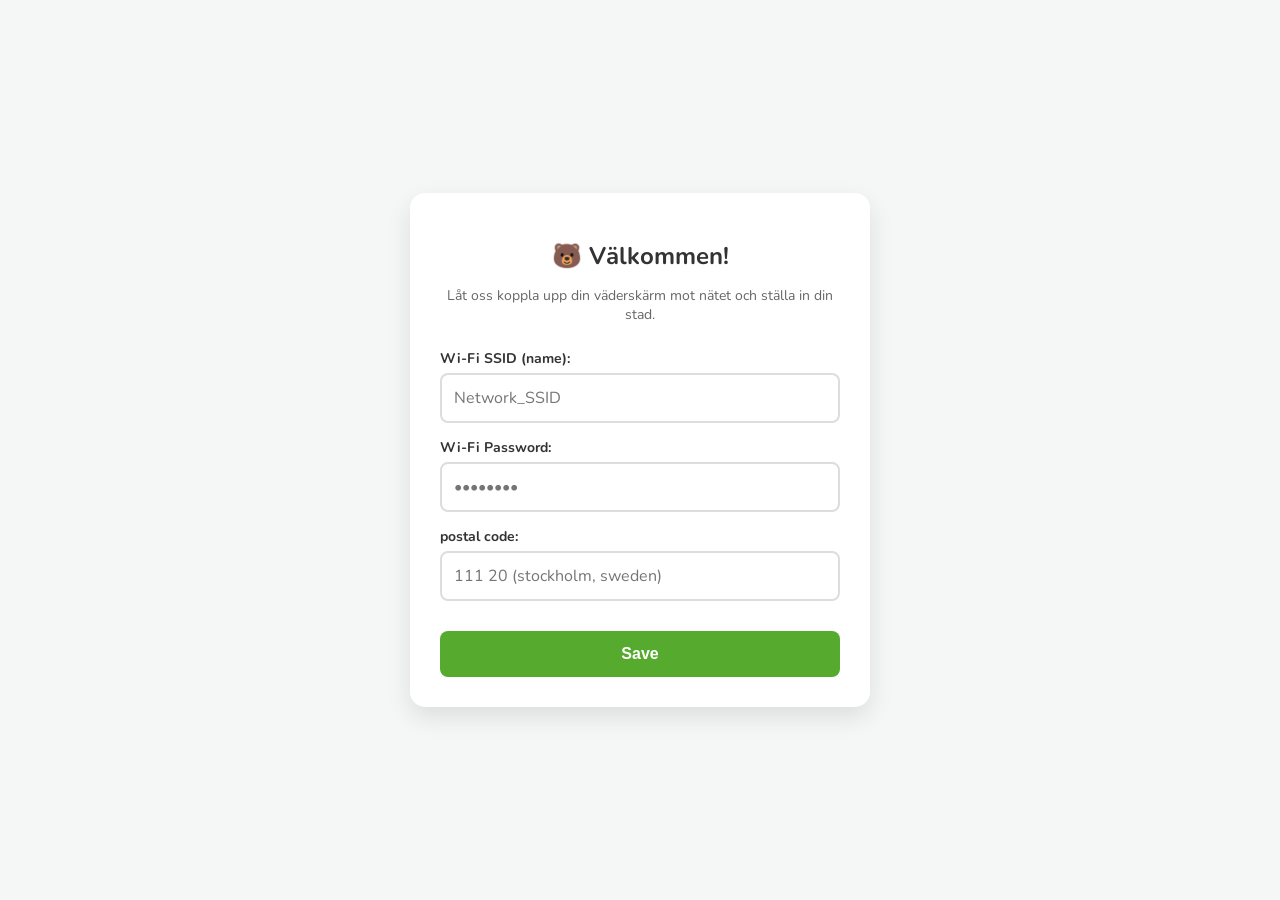
==== templates/setup.html @ d62b2459 "fixed location setup, and connected it with rest of the call chain" ====
<!DOCTYPE html>
<html lang="sv">
<head>
    <meta charset="UTF-8">
    <meta name="viewport" content="width=device-width, initial-scale=1.0">
    <title>Ställ in din Väderbjörn</title>
    <link href="https://fonts.googleapis.com/css2?family=Nunito:wght@400;700;900&display=swap" rel="stylesheet">
    <style>
        body {
            font-family: 'Nunito', sans-serif;
            background-color: #f4f7f6;
            display: flex;
            justify-content: center;
            align-items: center;
            height: 100vh;
            margin: 0;
        }
        .setup-card {
            background: white;
            padding: 30px;
            border-radius: 15px;
            box-shadow: 0 10px 25px rgba(0,0,0,0.1);
            width: 90%;
            max-width: 400px;
            text-align: center;
        }
        h1 { color: #333; font-size: 24px; margin-bottom: 5px; }
        p { color: #666; font-size: 14px; margin-bottom: 25px; }
        .form-group {
            margin-bottom: 15px;
            text-align: left;
        }
        label { 
            display: block; 
            font-size: 14px; 
            color: #333; 
            margin-bottom: 5px; 
            font-weight: 700; 
        }
        input {
            width: 100%;
            padding: 12px;
            border: 2px solid #ddd;
            border-radius: 8px;
            font-size: 16px;
            box-sizing: border-box; /* Ser till att padding inte spränger bredden */
            transition: border-color 0.3s;
            font-family: 'Nunito', sans-serif;
        }
        input:focus {
            border-color: #56ab2f;
            outline: none;
        }
        button {
            width: 100%;
            padding: 14px;
            background-color: #56ab2f;
            color: white;
            border: none;
            border-radius: 8px;
            font-size: 16px;
            font-weight: 900;
            cursor: pointer;
            margin-top: 15px;
            transition: background 0.3s, transform 0.1s;
        }
        button:hover { background-color: #438a22; }
        button:active { transform: scale(0.98); }
    </style>
</head>
<body>

    <div class="setup-card">
        <h1>🐻 Välkommen!</h1>
        <p>Låt oss koppla upp din väderskärm mot nätet och ställa in din stad.</p>
        
        <form action="/setup" method="POST">
            
            <div class="form-group">
                <label for="ssid">Wi-Fi SSID (name):</label>
                <input type="text" id="ssid" name="ssid" placeholder="Network_SSID" required>
            </div>
            
            <div class="form-group">
                <label for="password">Wi-Fi Password:</label>
                <input type="password" id="password" name="password" placeholder="••••••••" required>
            </div>

            <div class="form-group">
                <label for="postal_code">postal code:</label>
                <input type="text" id="city" name="postal_code" placeholder="111 20 (stockholm, sweden)" required>
            </div>
            
            <button type="submit">Save</button>
        </form>
    </div>

</body>
</html>
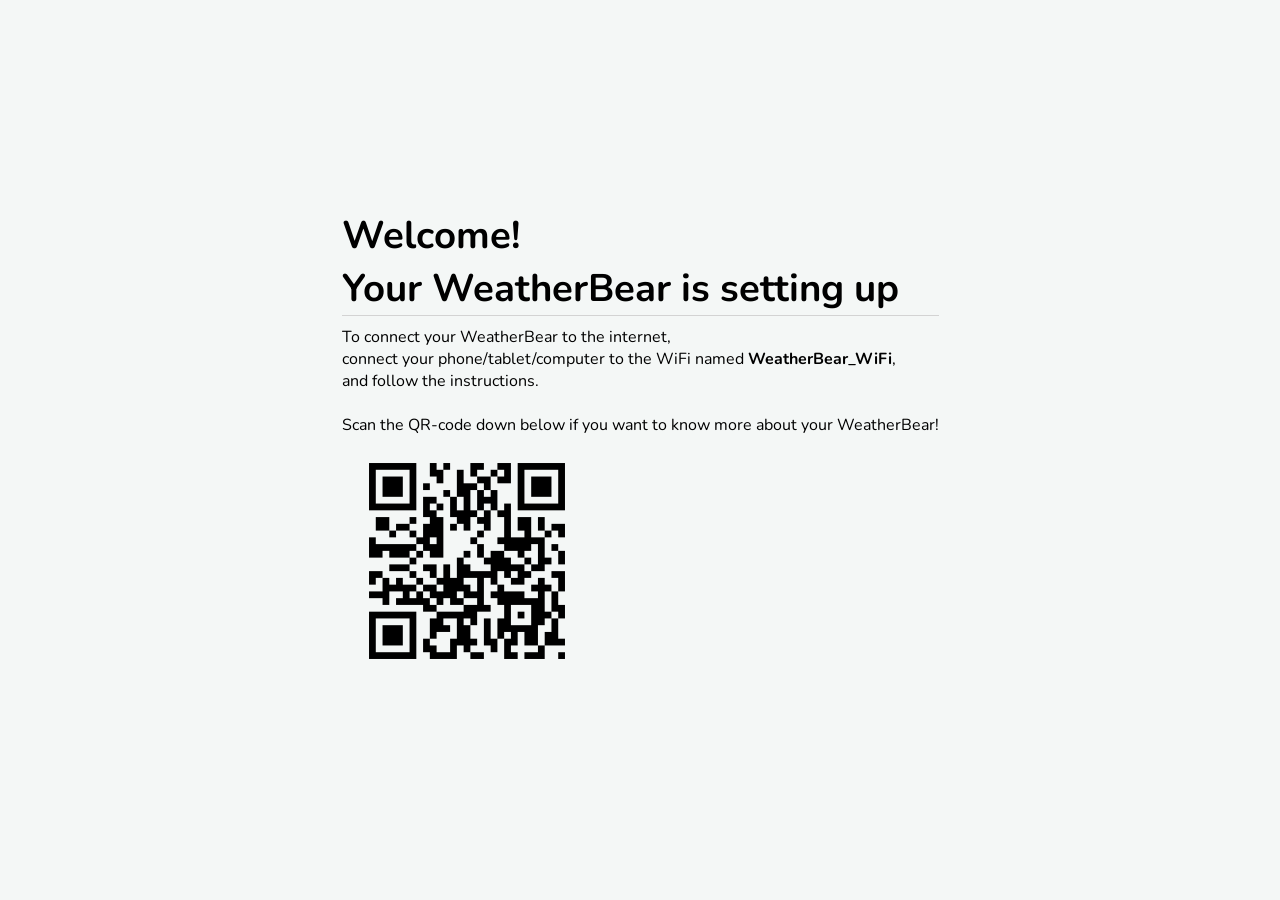
==== commit 8215e790: "created wifi setup page" ====
--- a/templates/setup.html
+++ b/templates/setup.html
@@ -3,7 +3,7 @@
 <head>
     <meta charset="UTF-8">
     <meta name="viewport" content="width=device-width, initial-scale=1.0">
-    <title>Ställ in din Väderbjörn</title>
+    <title>Setting up</title>
     <link href="https://fonts.googleapis.com/css2?family=Nunito:wght@400;700;900&display=swap" rel="stylesheet">
     <style>
         body {
@@ -15,85 +15,24 @@
             height: 100vh;
             margin: 0;
         }
-        .setup-card {
-            background: white;
-            padding: 30px;
-            border-radius: 15px;
-            box-shadow: 0 10px 25px rgba(0,0,0,0.1);
-            width: 90%;
-            max-width: 400px;
-            text-align: center;
+        .title{
+            font-size: 3vw;
+            font-weight: 700;
+            margin-bottom: 10px;
+            border-bottom: 1px solid lightgray;
         }
-        h1 { color: #333; font-size: 24px; margin-bottom: 5px; }
-        p { color: #666; font-size: 14px; margin-bottom: 25px; }
-        .form-group {
-            margin-bottom: 15px;
-            text-align: left;
+        .text2{
+            font-size: 3vw;
         }
-        label { 
-            display: block; 
-            font-size: 14px; 
-            color: #333; 
-            margin-bottom: 5px; 
-            font-weight: 700; 
-        }
-        input {
-            width: 100%;
-            padding: 12px;
-            border: 2px solid #ddd;
-            border-radius: 8px;
-            font-size: 16px;
-            box-sizing: border-box; /* Ser till att padding inte spränger bredden */
-            transition: border-color 0.3s;
-            font-family: 'Nunito', sans-serif;
-        }
-        input:focus {
-            border-color: #56ab2f;
-            outline: none;
-        }
-        button {
-            width: 100%;
-            padding: 14px;
-            background-color: #56ab2f;
-            color: white;
-            border: none;
-            border-radius: 8px;
-            font-size: 16px;
-            font-weight: 900;
-            cursor: pointer;
-            margin-top: 15px;
-            transition: background 0.3s, transform 0.1s;
-        }
-        button:hover { background-color: #438a22; }
-        button:active { transform: scale(0.98); }
     </style>
 </head>
 <body>
-
-    <div class="setup-card">
-        <h1>🐻 Välkommen!</h1>
-        <p>Låt oss koppla upp din väderskärm mot nätet och ställa in din stad.</p>
-        
-        <form action="/setup" method="POST">
-            
-            <div class="form-group">
-                <label for="ssid">Wi-Fi SSID (name):</label>
-                <input type="text" id="ssid" name="ssid" placeholder="Network_SSID" required>
-            </div>
-            
-            <div class="form-group">
-                <label for="password">Wi-Fi Password:</label>
-                <input type="password" id="password" name="password" placeholder="••••••••" required>
-            </div>
-
-            <div class="form-group">
-                <label for="postal_code">postal code:</label>
-                <input type="text" id="city" name="postal_code" placeholder="111 20 (stockholm, sweden)" required>
-            </div>
-            
-            <button type="submit">Save</button>
-        </form>
+    <div class="main">
+            <div class="title">Welcome!<br>Your WeatherBear is setting up</div>
+            <div>To connect your WeatherBear to the internet,<br>connect your phone/tablet/computer to the WiFi named <b>WeatherBear_WiFi</b>,<br> and follow the instructions.</div>
+            <br>
+            <div class="text">Scan the QR-code down below if you want to know more about your WeatherBear!</div>
+            <img src="../static/icons/qr_code.png" alt="qr code">
     </div>
-
 </body>
 </html>
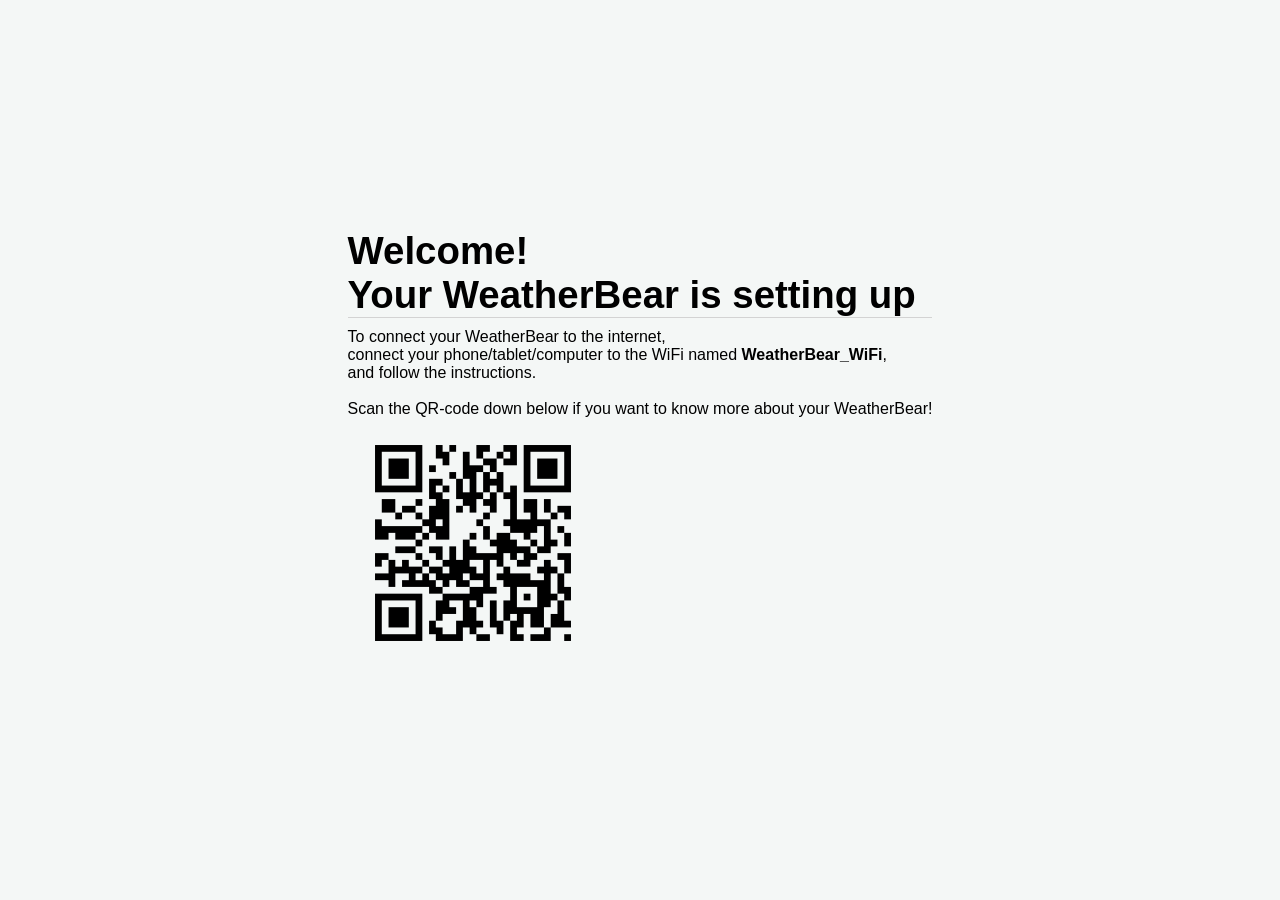
==== commit 8c8f0ab1: "new design alternatives" ====
--- a/templates/setup.html
+++ b/templates/setup.html
@@ -4,10 +4,9 @@
     <meta charset="UTF-8">
     <meta name="viewport" content="width=device-width, initial-scale=1.0">
     <title>Setting up</title>
-    <link href="https://fonts.googleapis.com/css2?family=Nunito:wght@400;700;900&display=swap" rel="stylesheet">
     <style>
         body {
-            font-family: 'Nunito', sans-serif;
+            font-family: sans-serif;
             background-color: #f4f7f6;
             display: flex;
             justify-content: center;
